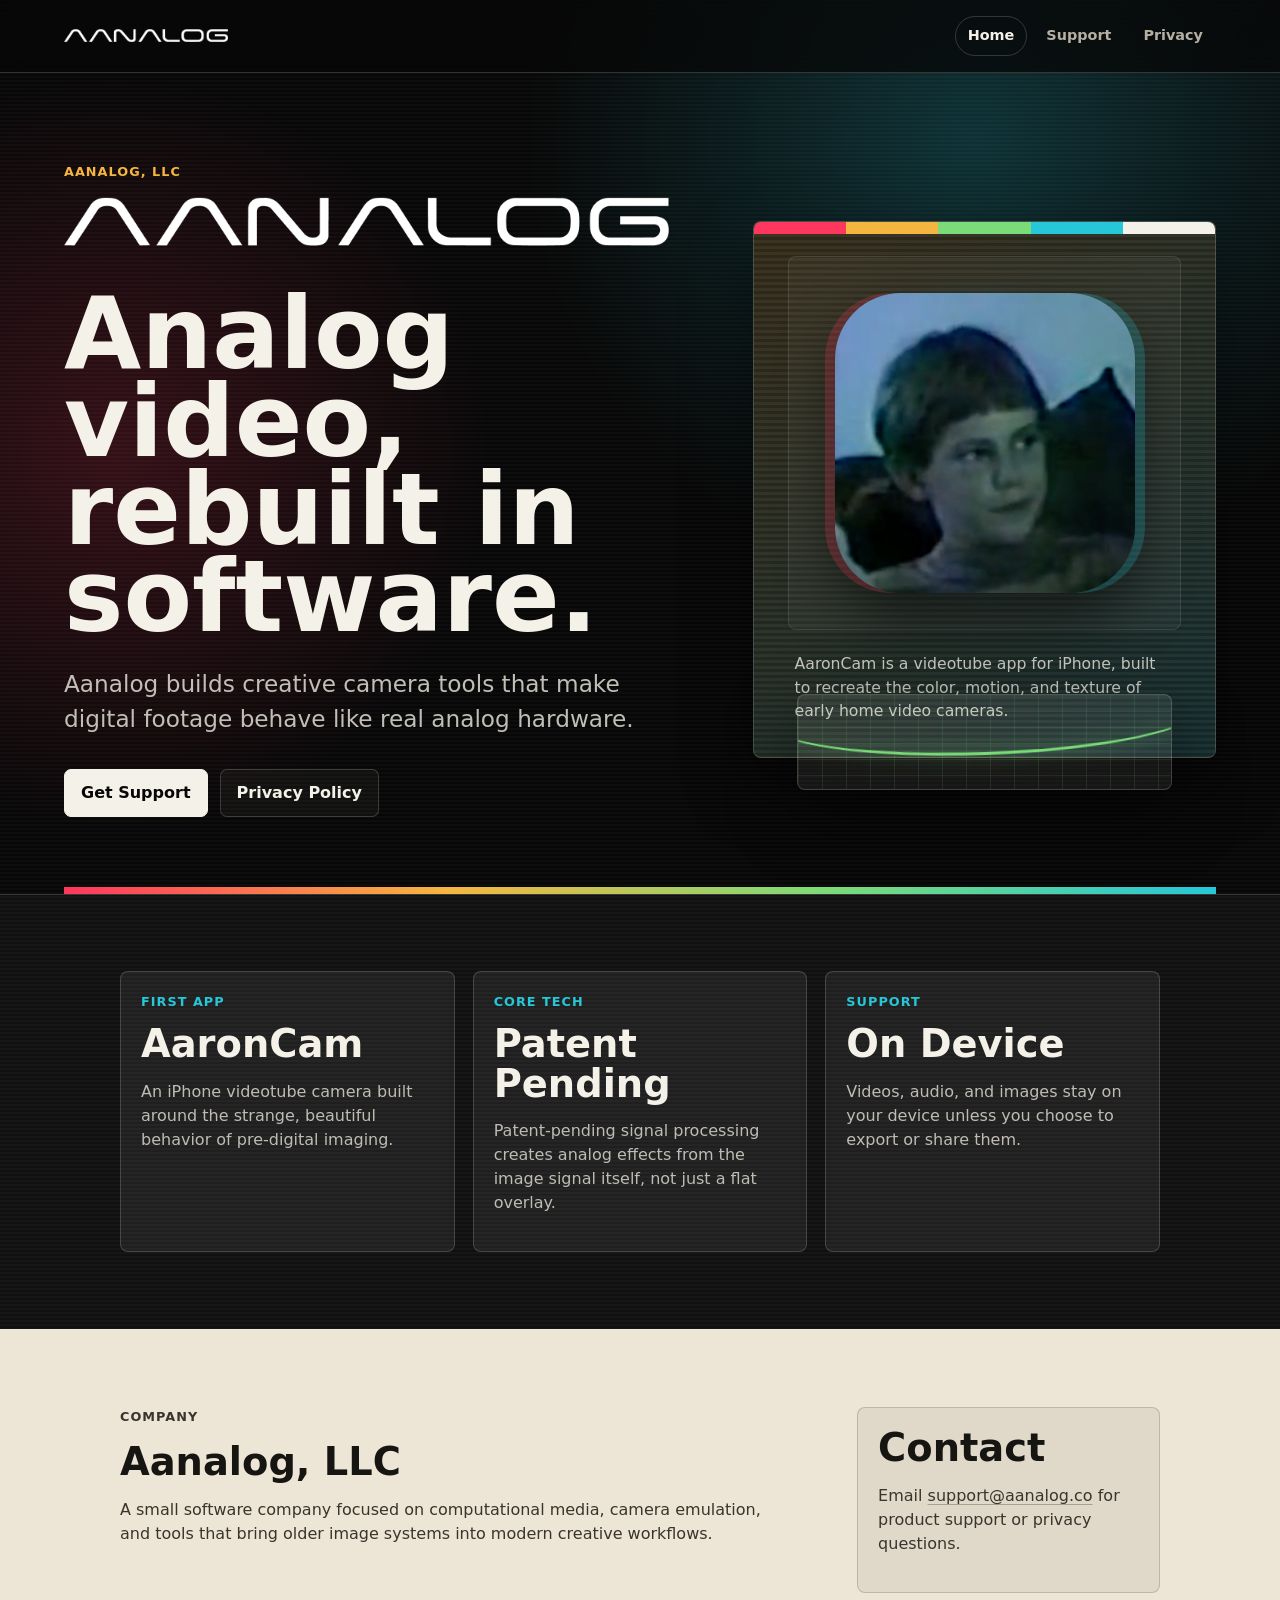
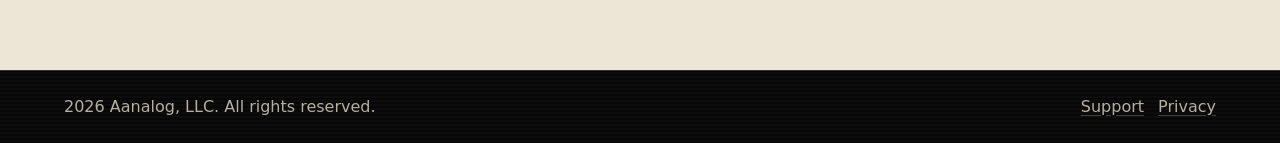
==== index.html @ 06c3330a "Refresh Aanalog launch site design" ====
<!doctype html>
<html lang="en">
  <head>
    <meta charset="utf-8">
    <meta name="viewport" content="width=device-width, initial-scale=1">
    <title>Aanalog | Patent-pending analog video software</title>
    <meta name="description" content="Aanalog, LLC builds creative camera software, including AaronCam, a videotube app powered by patent-pending signal processing technology.">
    <meta property="og:title" content="Aanalog">
    <meta property="og:description" content="Creative camera software powered by patent-pending analog signal processing.">
    <meta property="og:type" content="website">
    <meta property="og:url" content="https://www.aanalog.co/">
    <meta property="og:image" content="https://www.aanalog.co/assets/aaroncam-icon.png">
    <link rel="icon" href="./assets/aaroncam-icon.png">
    <link rel="stylesheet" href="./styles.css">
  </head>
  <body>
    <header class="site-header">
      <a class="brand" href="./" aria-label="Aanalog home">
        <img class="brand-logo" src="./assets/aanalog-logo.png" alt="Aanalog">
      </a>
      <nav class="site-nav" aria-label="Primary navigation">
        <a aria-current="page" href="./">Home</a>
        <a href="./support/">Support</a>
        <a href="./privacy/">Privacy</a>
      </nav>
    </header>

    <main>
      <section class="hero">
        <div class="hero-copy">
          <p class="eyebrow">Aanalog, LLC</p>
          <img class="hero-logo" src="./assets/aanalog-logo.png" alt="Aanalog">
          <h1>Analog video, rebuilt in software.</h1>
          <p class="lead">Aanalog builds creative camera tools that make digital footage behave like real analog hardware.</p>
          <div class="hero-actions">
            <a class="button primary" href="./support/">Get Support</a>
            <a class="button secondary" href="./privacy/">Privacy Policy</a>
          </div>
        </div>
        <div class="signal-stage" aria-label="AaronCam product preview">
          <figure class="product-shot">
            <div class="screen-glow">
              <img class="app-icon" src="./assets/aaroncam-icon.png" alt="AaronCam app icon">
            </div>
            <figcaption class="shot-caption">AaronCam is a videotube app for iPhone, built to recreate the color, motion, and texture of early home video cameras.</figcaption>
          </figure>
          <div class="scope" aria-hidden="true">
            <span></span>
          </div>
        </div>
      </section>

      <section class="band product-band">
        <div class="content split">
          <div class="fact">
            <p class="kicker">First App</p>
            <h2>AaronCam</h2>
            <p>An iPhone videotube camera built around the strange, beautiful behavior of pre-digital imaging.</p>
          </div>
          <div class="fact">
            <p class="kicker">Core Tech</p>
            <h2>Patent Pending</h2>
            <p>Patent-pending signal processing creates analog effects from the image signal itself, not just a flat overlay.</p>
          </div>
          <div class="fact">
            <p class="kicker">Support</p>
            <h2>On Device</h2>
            <p>Videos, audio, and images stay on your device unless you choose to export or share them.</p>
          </div>
        </div>
      </section>

      <section class="band light-band">
        <div class="content feature-row">
          <div>
            <p class="eyebrow">Company</p>
            <h2>Aanalog, LLC</h2>
            <p>A small software company focused on computational media, camera emulation, and tools that bring older image systems into modern creative workflows.</p>
          </div>
          <div class="contact-panel">
            <h2>Contact</h2>
            <p>Email <a href="mailto:support@aanalog.co">support@aanalog.co</a> for product support or privacy questions.</p>
          </div>
        </div>
      </section>
    </main>

    <footer class="site-footer">
      <span>2026 Aanalog, LLC. All rights reserved.</span>
      <nav aria-label="Footer navigation">
        <a href="./support/">Support</a>
        <a href="./privacy/">Privacy</a>
      </nav>
    </footer>
  </body>
</html>
---- styles.css ----
:root {
  color-scheme: dark;
  --bg: #070707;
  --ink: #f4f1e8;
  --muted: #b6b0a3;
  --line: rgba(244, 241, 232, 0.18);
  --panel: rgba(244, 241, 232, 0.07);
  --panel-strong: rgba(244, 241, 232, 0.12);
  --cyan: #25c7d9;
  --red: #ff365d;
  --gold: #f5b640;
  --green: #7adb78;
  --paper: #ede6d6;
  --paper-ink: #171512;
  --shadow: 0 24px 70px rgba(0, 0, 0, 0.42);
}

* {
  box-sizing: border-box;
}

html {
  background: var(--bg);
  color: var(--ink);
  font-family: Inter, ui-sans-serif, system-ui, -apple-system, BlinkMacSystemFont, "Segoe UI", sans-serif;
  line-height: 1.5;
}

body {
  background:
    linear-gradient(rgba(255, 255, 255, 0.025) 50%, transparent 50%) 0 0 / 100% 4px,
    radial-gradient(circle at 76% 8%, rgba(37, 199, 217, 0.22), transparent 28rem),
    radial-gradient(circle at 9% 26%, rgba(255, 54, 93, 0.18), transparent 24rem),
    var(--bg);
  margin: 0;
  min-width: 320px;
}

body::before {
  background:
    linear-gradient(90deg, rgba(255, 54, 93, 0.08), rgba(37, 199, 217, 0.08), rgba(245, 182, 64, 0.08)),
    repeating-linear-gradient(90deg, transparent 0 23px, rgba(255, 255, 255, 0.035) 24px 25px);
  content: "";
  inset: 0;
  opacity: 0.55;
  pointer-events: none;
  position: fixed;
  z-index: -1;
}

a {
  color: inherit;
  text-decoration-color: color-mix(in srgb, currentColor 35%, transparent);
  text-underline-offset: 0.18em;
}

a:hover {
  text-decoration-color: currentColor;
}

.site-header {
  align-items: center;
  backdrop-filter: blur(18px);
  background: rgba(7, 7, 7, 0.76);
  border-bottom: 1px solid var(--line);
  display: flex;
  gap: 24px;
  justify-content: space-between;
  padding: 16px clamp(20px, 5vw, 72px);
  position: sticky;
  top: 0;
  z-index: 10;
}

.brand {
  align-items: center;
  display: inline-flex;
  min-width: 128px;
  text-decoration: none;
}

.brand-logo {
  display: block;
  filter: invert(1);
  height: auto;
  max-width: 164px;
  width: min(34vw, 164px);
}

.site-nav {
  display: flex;
  flex-wrap: wrap;
  gap: 6px;
  justify-content: flex-end;
}

.site-nav a {
  border: 1px solid transparent;
  border-radius: 999px;
  color: var(--muted);
  font-size: 0.9rem;
  font-weight: 700;
  padding: 8px 12px;
  text-decoration: none;
}

.site-nav a[aria-current="page"],
.site-nav a:hover {
  border-color: var(--line);
  color: var(--ink);
}

.hero {
  display: grid;
  gap: clamp(32px, 7vw, 84px);
  grid-template-columns: minmax(0, 1.02fr) minmax(290px, 0.78fr);
  min-height: min(760px, calc(100vh - 74px));
  overflow: hidden;
  padding: clamp(44px, 7vw, 96px) clamp(20px, 5vw, 72px) clamp(40px, 6vw, 82px);
  position: relative;
}

.hero::after {
  background:
    linear-gradient(90deg, var(--red), var(--gold), var(--green), var(--cyan));
  bottom: 0;
  content: "";
  height: 7px;
  left: clamp(20px, 5vw, 72px);
  position: absolute;
  right: clamp(20px, 5vw, 72px);
}

.hero-copy {
  align-self: center;
  max-width: 790px;
}

.eyebrow,
.kicker {
  color: var(--gold);
  font-size: 0.8rem;
  font-weight: 850;
  letter-spacing: 0.08em;
  margin: 0 0 16px;
  text-transform: uppercase;
}

.kicker {
  color: var(--cyan);
  margin-bottom: 12px;
}

.hero-logo {
  display: block;
  filter: invert(1);
  margin: 0 0 clamp(24px, 4vw, 44px);
  max-width: min(760px, 92vw);
  width: 100%;
}

h1 {
  font-size: clamp(3.1rem, 7.8vw, 7.6rem);
  letter-spacing: 0;
  line-height: 0.88;
  margin: 0;
  max-width: 820px;
}

.lead {
  color: color-mix(in srgb, var(--ink) 78%, transparent);
  font-size: clamp(1.08rem, 2.1vw, 1.45rem);
  margin: 26px 0 0;
  max-width: 650px;
}

.hero-actions {
  display: flex;
  flex-wrap: wrap;
  gap: 12px;
  margin-top: 32px;
}

.button {
  align-items: center;
  border: 1px solid var(--line);
  border-radius: 7px;
  display: inline-flex;
  font-weight: 800;
  justify-content: center;
  min-height: 46px;
  padding: 11px 16px;
  text-decoration: none;
}

.button.primary {
  background: var(--ink);
  border-color: var(--ink);
  color: #070707;
}

.button.secondary {
  background: rgba(244, 241, 232, 0.04);
}

.signal-stage {
  align-self: center;
  position: relative;
}

.product-shot {
  background:
    linear-gradient(rgba(255, 255, 255, 0.05) 50%, transparent 50%) 0 0 / 100% 6px,
    linear-gradient(145deg, rgba(245, 182, 64, 0.14), rgba(37, 199, 217, 0.14)),
    #10100f;
  border: 1px solid var(--line);
  border-radius: 8px;
  box-shadow: var(--shadow);
  color: var(--ink);
  margin: 0;
  overflow: hidden;
  padding: clamp(18px, 4vw, 34px);
  position: relative;
}

.product-shot::before {
  background: linear-gradient(90deg, var(--red) 0 20%, var(--gold) 20% 40%, var(--green) 40% 60%, var(--cyan) 60% 80%, var(--ink) 80% 100%);
  content: "";
  height: 12px;
  left: 0;
  position: absolute;
  right: 0;
  top: 0;
}

.screen-glow {
  align-items: center;
  background:
    radial-gradient(circle, rgba(37, 199, 217, 0.26), transparent 62%),
    rgba(255, 255, 255, 0.04);
  border: 1px solid rgba(255, 255, 255, 0.1);
  border-radius: 8px;
  display: flex;
  justify-content: center;
  min-height: 320px;
  padding: clamp(20px, 4vw, 36px);
}

.app-icon {
  aspect-ratio: 1;
  border-radius: 22%;
  box-shadow:
    -10px 0 0 rgba(255, 54, 93, 0.22),
    10px 0 0 rgba(37, 199, 217, 0.22),
    0 28px 55px rgba(0, 0, 0, 0.5);
  display: block;
  max-width: min(300px, 62vw);
  width: 100%;
}

.shot-caption {
  color: color-mix(in srgb, var(--ink) 78%, transparent);
  font-size: 0.98rem;
  margin: 22px auto 0;
  max-width: 380px;
}

.scope {
  background: var(--panel);
  border: 1px solid var(--line);
  border-radius: 8px;
  bottom: -32px;
  box-shadow: var(--shadow);
  height: 96px;
  left: clamp(18px, 4vw, 44px);
  overflow: hidden;
  position: absolute;
  right: clamp(18px, 4vw, 44px);
}

.scope::before {
  background:
    linear-gradient(rgba(122, 219, 120, 0.12) 1px, transparent 1px) 0 0 / 100% 16px,
    linear-gradient(90deg, rgba(122, 219, 120, 0.12) 1px, transparent 1px) 0 0 / 24px 100%;
  content: "";
  inset: 0;
  position: absolute;
}

.scope span {
  border-bottom: 3px solid var(--green);
  border-radius: 50%;
  display: block;
  filter: drop-shadow(0 0 10px rgba(122, 219, 120, 0.8));
  height: 80px;
  margin: -20px -30px 0;
  transform: rotate(-2deg);
}

.band {
  border-top: 1px solid var(--line);
  padding: clamp(42px, 6vw, 78px) clamp(20px, 5vw, 72px);
}

.product-band {
  background: rgba(255, 255, 255, 0.035);
}

.light-band {
  background: var(--paper);
  color: var(--paper-ink);
}

.light-band p,
.light-band li {
  color: #3a342c;
}

.content {
  margin: 0 auto;
  max-width: 1040px;
}

.content.narrow {
  max-width: 800px;
}

h2 {
  font-size: clamp(1.55rem, 3vw, 2.4rem);
  letter-spacing: 0;
  line-height: 1.04;
  margin: 0 0 14px;
}

h3 {
  color: var(--gold);
  font-size: 1.05rem;
  margin: 28px 0 8px;
}

p,
li {
  color: color-mix(in srgb, var(--ink) 74%, transparent);
}

.split {
  display: grid;
  gap: 18px;
  grid-template-columns: repeat(3, minmax(0, 1fr));
}

.fact,
.contact-panel,
.details {
  background: var(--panel);
  border: 1px solid var(--line);
  border-radius: 8px;
  padding: 20px;
}

.fact {
  min-height: 240px;
}

.feature-row {
  align-items: start;
  display: grid;
  gap: clamp(24px, 5vw, 70px);
  grid-template-columns: minmax(0, 1fr) minmax(260px, 0.45fr);
}

.contact-panel {
  background: rgba(23, 21, 18, 0.06);
  border-color: rgba(23, 21, 18, 0.18);
}

.page-title {
  padding: clamp(48px, 8vw, 96px) clamp(20px, 5vw, 72px) clamp(30px, 5vw, 54px);
}

.page-title h1 {
  font-size: clamp(2.75rem, 8vw, 5.8rem);
}

.details {
  margin: 24px 0 34px;
}

.details ul {
  margin: 12px 0 0;
  padding-left: 1.25rem;
}

.site-footer {
  align-items: center;
  border-top: 1px solid var(--line);
  color: var(--muted);
  display: flex;
  flex-wrap: wrap;
  gap: 16px;
  justify-content: space-between;
  padding: 24px clamp(20px, 5vw, 72px);
}

.site-footer nav {
  display: flex;
  gap: 14px;
}

@media (max-width: 860px) {
  .site-header {
    align-items: flex-start;
    flex-direction: column;
    gap: 12px;
    position: static;
  }

  .site-nav {
    justify-content: flex-start;
  }

  .hero,
  .split,
  .feature-row {
    grid-template-columns: 1fr;
  }

  .hero {
    min-height: auto;
    padding-top: 40px;
  }

  .scope {
    position: relative;
    bottom: auto;
    left: auto;
    margin: 16px 14px 0;
    right: auto;
  }

  .screen-glow {
    min-height: 260px;
  }

  .fact {
    min-height: 0;
  }
}

@media (max-width: 520px) {
  .brand-logo {
    width: 146px;
  }

  .site-nav a {
    padding: 7px 9px;
  }

  h1 {
    font-size: clamp(2.65rem, 15vw, 4rem);
  }
}
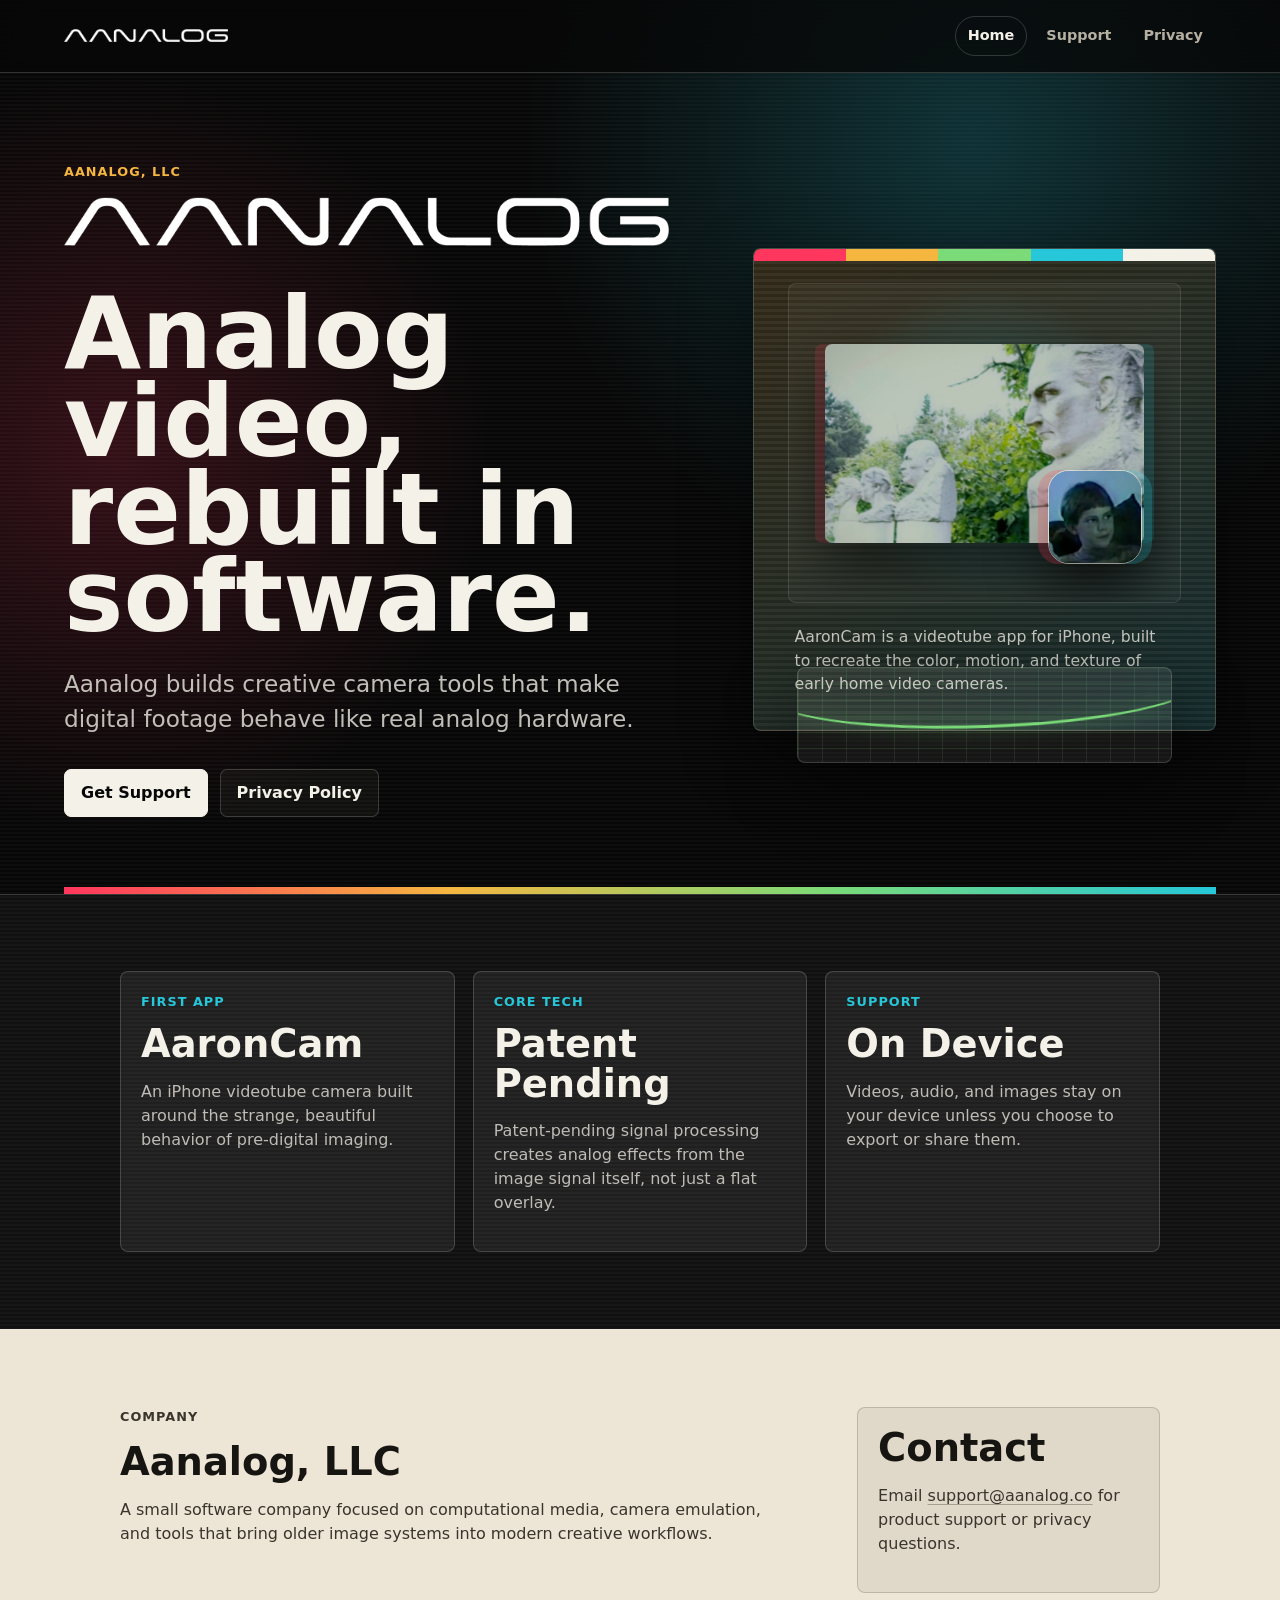
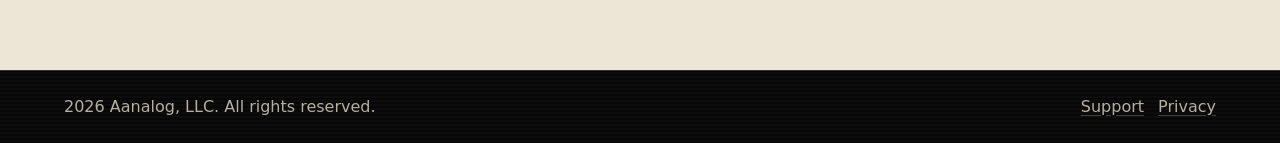
==== commit ed2d0cf6: "Add analog hero image" ====
--- a/index.html
+++ b/index.html
@@ -40,7 +40,8 @@
         <div class="signal-stage" aria-label="AaronCam product preview">
           <figure class="product-shot">
             <div class="screen-glow">
-              <img class="app-icon" src="./assets/aaroncam-icon.png" alt="AaronCam app icon">
+              <img class="analog-shot" src="./assets/analog-garden-busts.jpg" alt="Analog video frame of garden busts">
+              <img class="app-icon product-badge" src="./assets/aaroncam-icon.png" alt="AaronCam app icon">
             </div>
             <figcaption class="shot-caption">AaronCam is a videotube app for iPhone, built to recreate the color, motion, and texture of early home video cameras.</figcaption>
           </figure>
--- a/styles.css
+++ b/styles.css
@@ -243,7 +243,22 @@
   display: flex;
   justify-content: center;
   min-height: 320px;
+  overflow: hidden;
   padding: clamp(20px, 4vw, 36px);
+  position: relative;
+}
+
+.analog-shot {
+  aspect-ratio: 16 / 10;
+  border-radius: 7px;
+  box-shadow:
+    -10px 0 0 rgba(255, 54, 93, 0.16),
+    10px 0 0 rgba(37, 199, 217, 0.16),
+    0 28px 55px rgba(0, 0, 0, 0.5);
+  display: block;
+  height: auto;
+  object-fit: cover;
+  width: 100%;
 }
 
 .app-icon {
@@ -256,6 +271,15 @@
   display: block;
   max-width: min(300px, 62vw);
   width: 100%;
+}
+
+.product-badge {
+  border: 1px solid rgba(244, 241, 232, 0.55);
+  bottom: clamp(22px, 4vw, 38px);
+  max-width: clamp(74px, 10vw, 112px);
+  position: absolute;
+  right: clamp(22px, 4vw, 38px);
+  width: 24%;
 }
 
 .shot-caption {
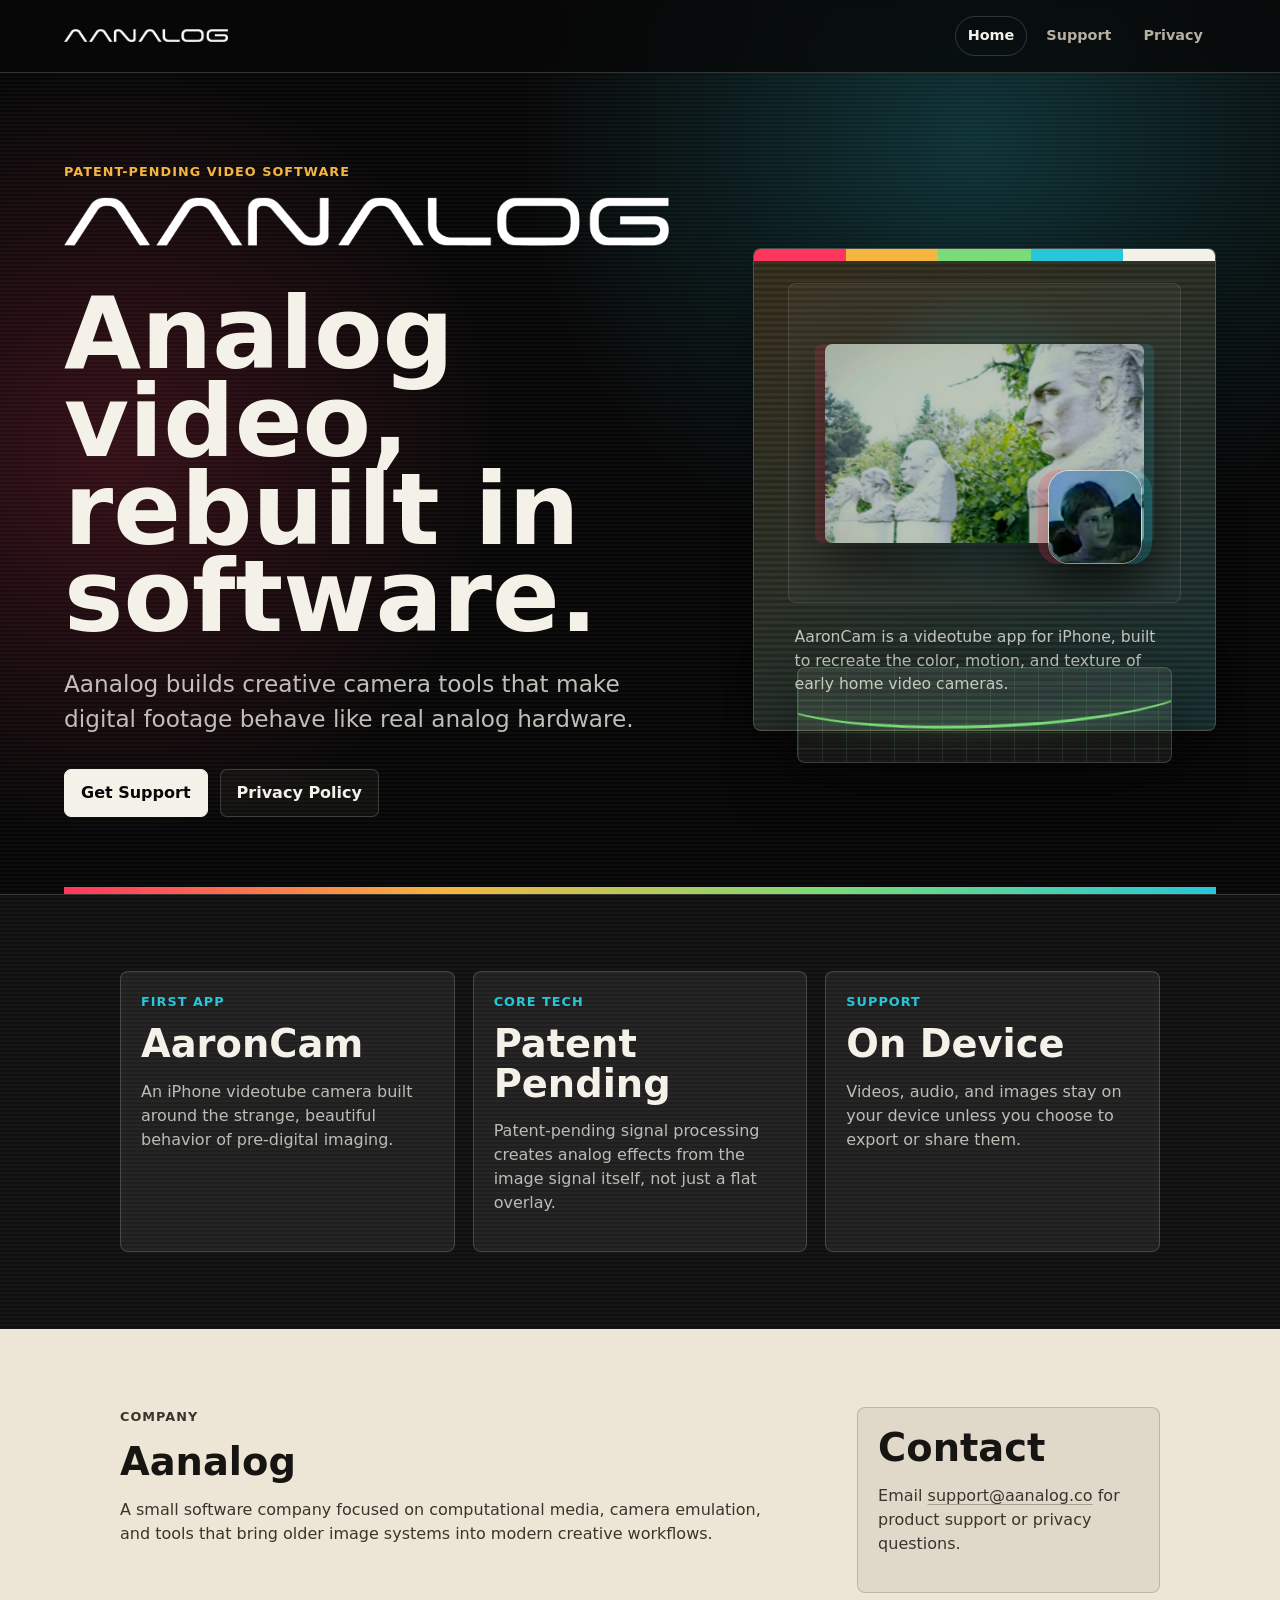
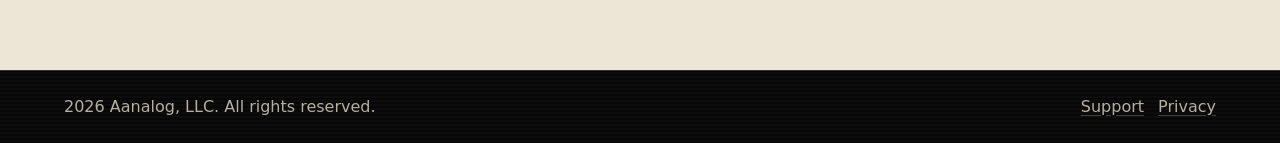
==== commit 5210d3cf: "Move formal company name to footer" ====
--- a/index.html
+++ b/index.html
@@ -28,7 +28,7 @@
     <main>
       <section class="hero">
         <div class="hero-copy">
-          <p class="eyebrow">Aanalog, LLC</p>
+          <p class="eyebrow">Patent-pending video software</p>
           <img class="hero-logo" src="./assets/aanalog-logo.png" alt="Aanalog">
           <h1>Analog video, rebuilt in software.</h1>
           <p class="lead">Aanalog builds creative camera tools that make digital footage behave like real analog hardware.</p>
@@ -75,7 +75,7 @@
         <div class="content feature-row">
           <div>
             <p class="eyebrow">Company</p>
-            <h2>Aanalog, LLC</h2>
+            <h2>Aanalog</h2>
             <p>A small software company focused on computational media, camera emulation, and tools that bring older image systems into modern creative workflows.</p>
           </div>
           <div class="contact-panel">
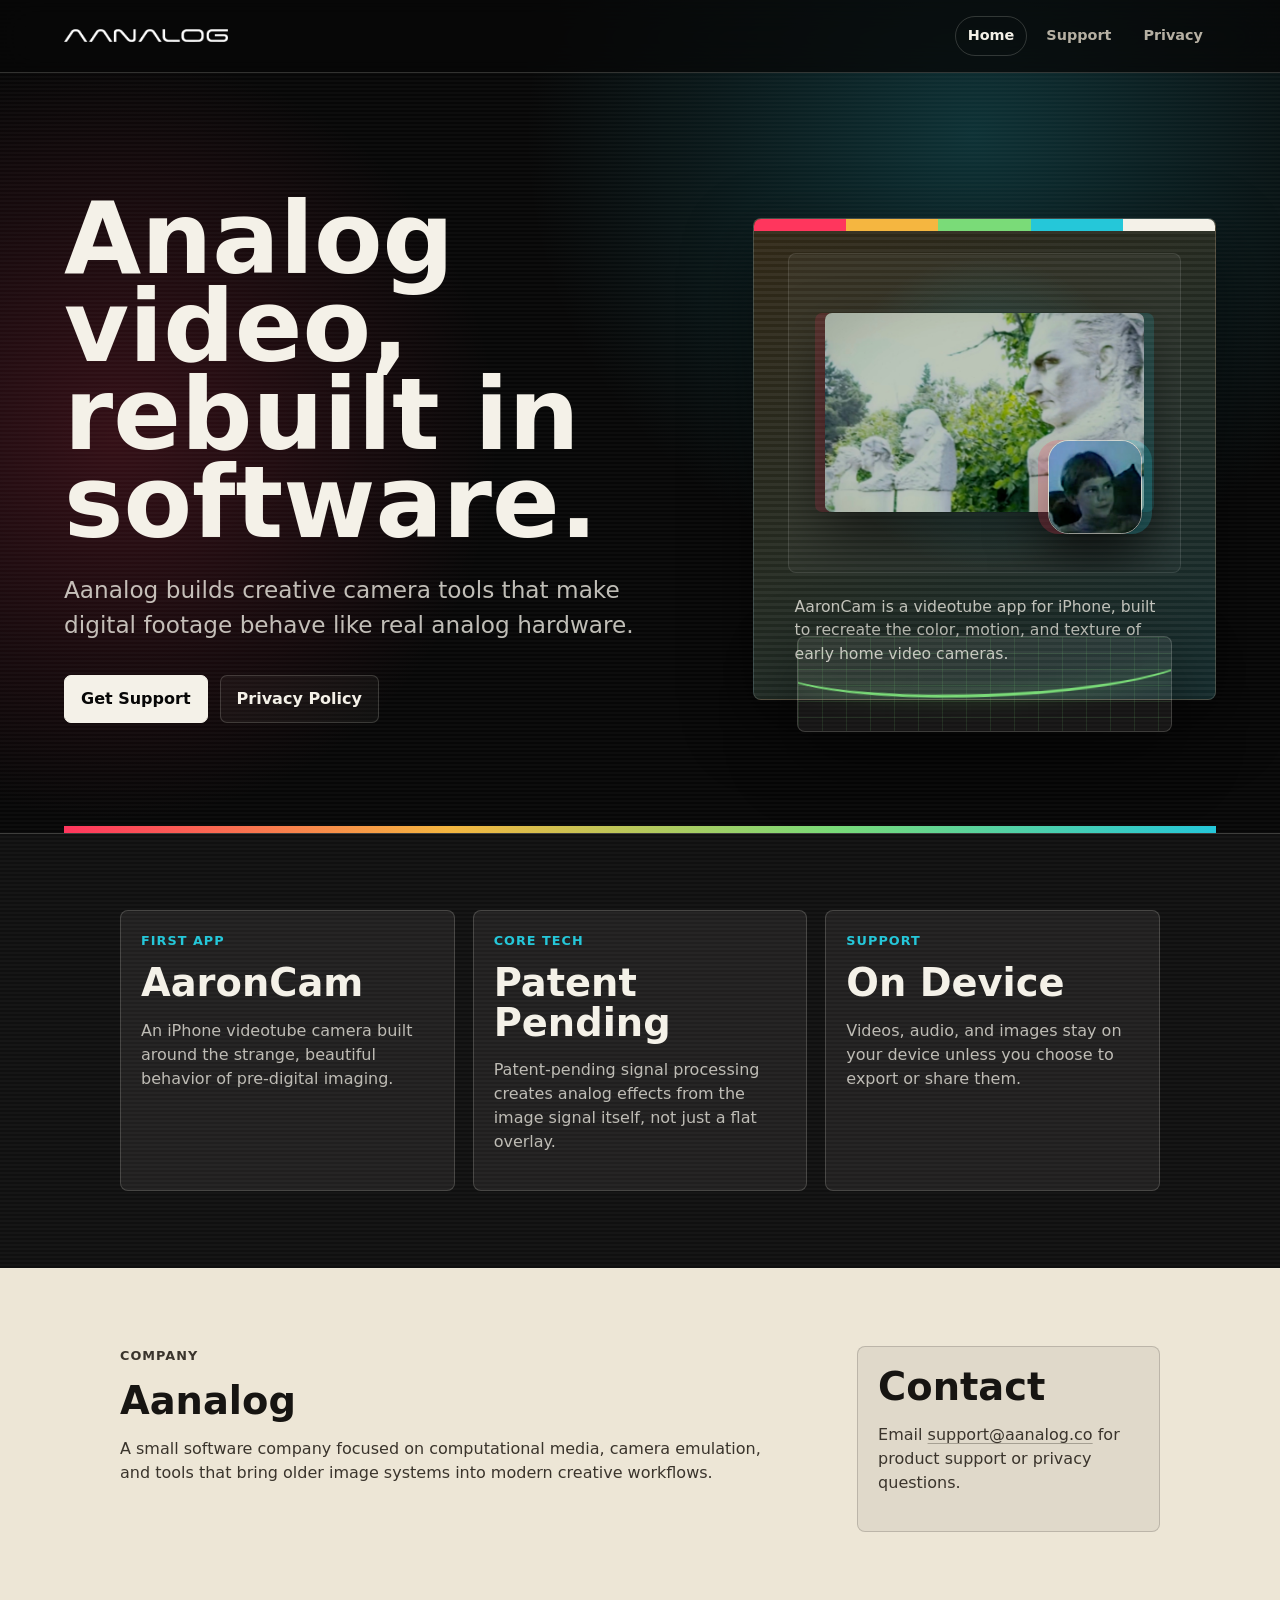
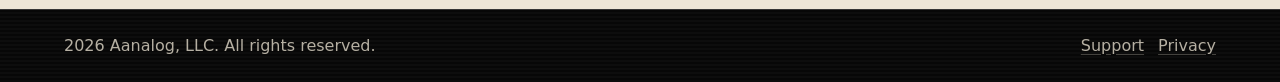
==== commit 5e8fa645: "Remove duplicate hero branding" ====
--- a/index.html
+++ b/index.html
@@ -28,9 +28,7 @@
     <main>
       <section class="hero">
         <div class="hero-copy">
-          <p class="eyebrow">Patent-pending video software</p>
-          <img class="hero-logo" src="./assets/aanalog-logo.png" alt="Aanalog">
-          <h1>Analog video, rebuilt in software.</h1>
+          <h1><span>Analog</span> <span>video, rebuilt</span> <span>in software.</span></h1>
           <p class="lead">Aanalog builds creative camera tools that make digital footage behave like real analog hardware.</p>
           <div class="hero-actions">
             <a class="button primary" href="./support/">Get Support</a>
--- a/styles.css
+++ b/styles.css
@@ -481,6 +481,11 @@
   }
 
   h1 {
-    font-size: clamp(2.65rem, 15vw, 4rem);
-  }
-}
+    font-size: clamp(2.65rem, 14vw, 3.6rem);
+    line-height: 0.94;
+  }
+
+  h1 span {
+    display: block;
+  }
+}
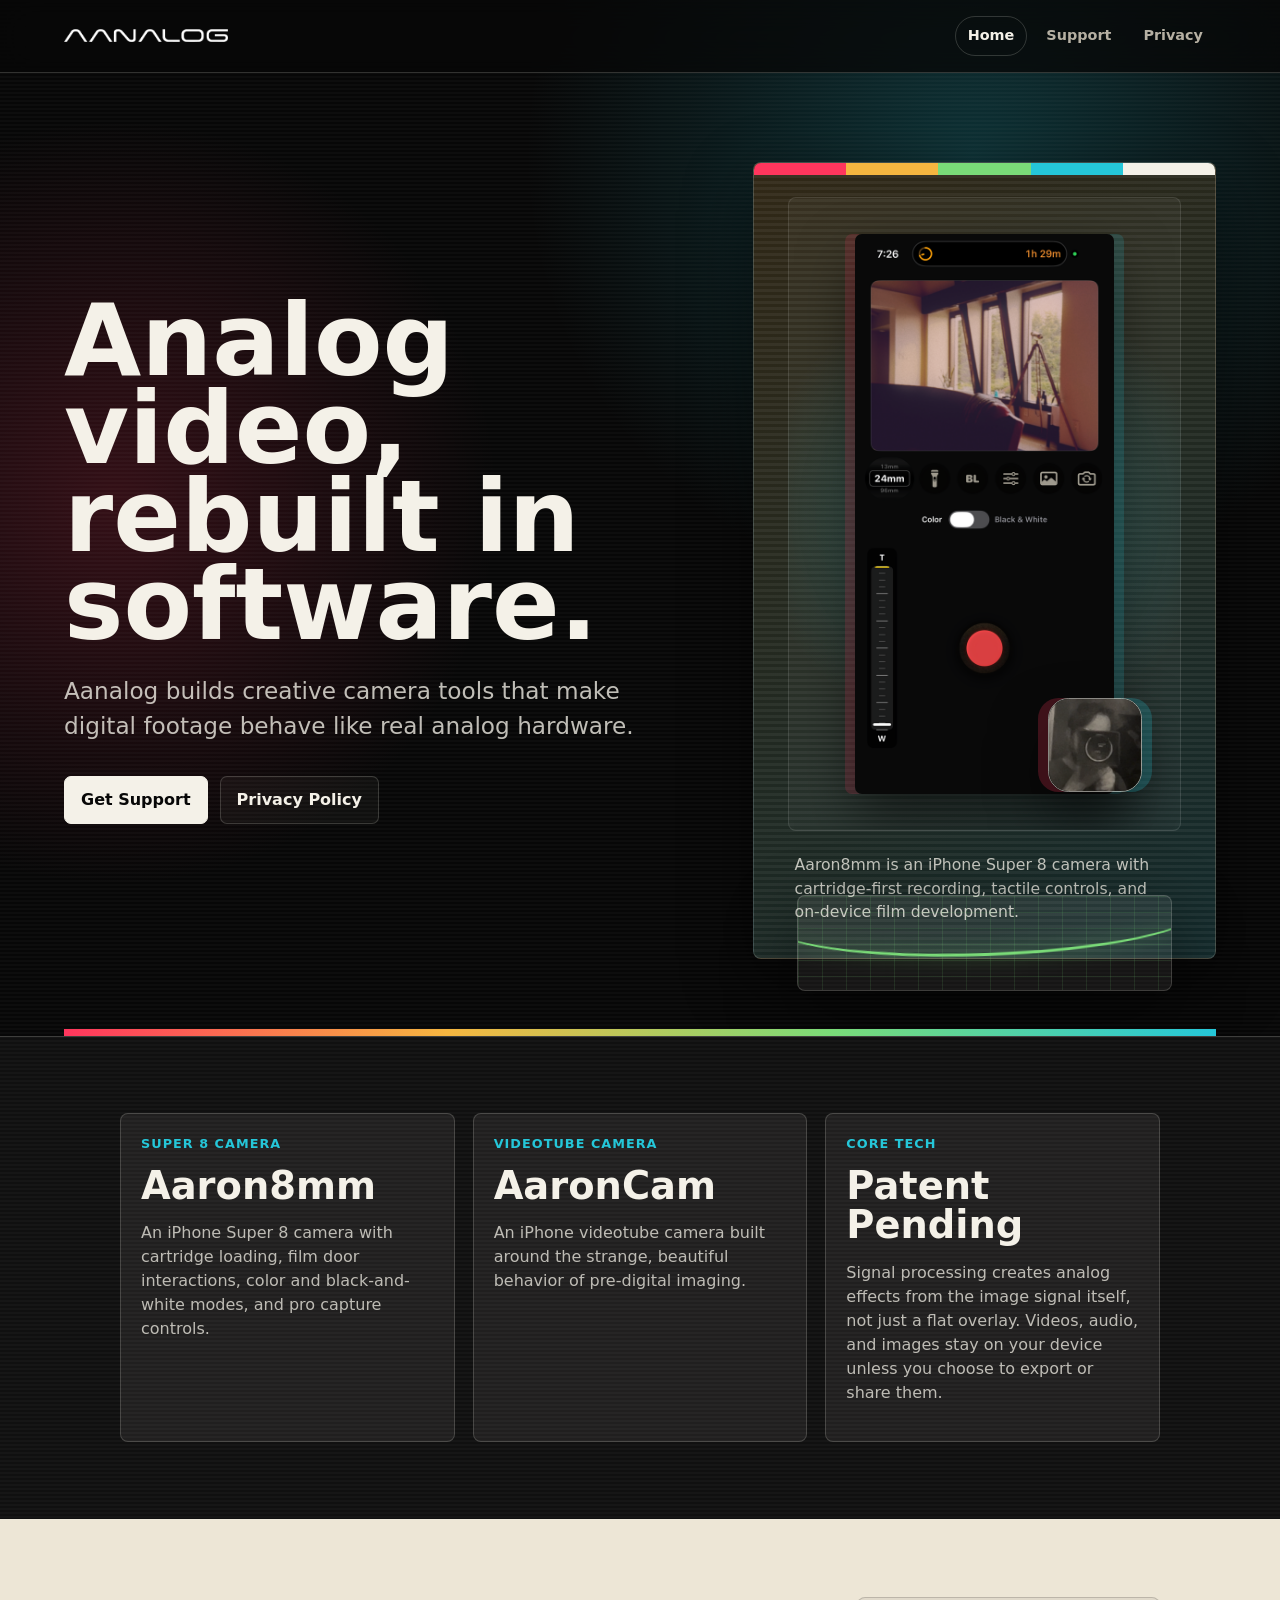
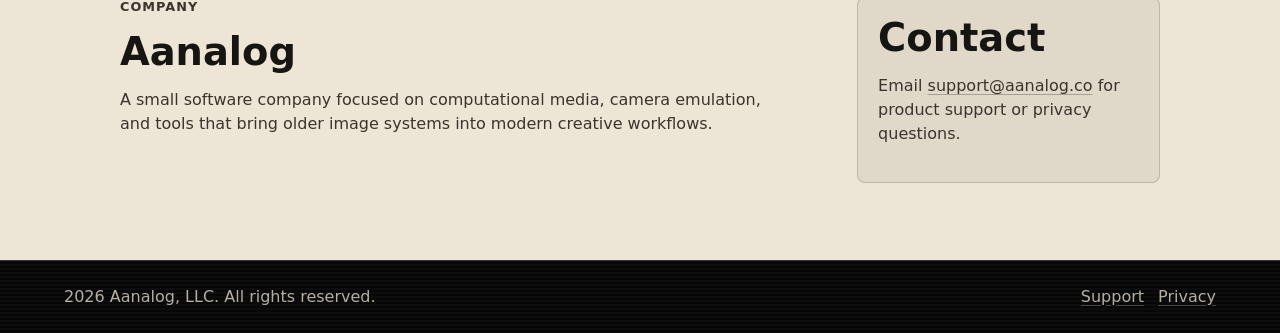
==== commit c5122d2b: "Add Aaron8mm to Aanalog site" ====
--- a/index.html
+++ b/index.html
@@ -3,8 +3,8 @@
   <head>
     <meta charset="utf-8">
     <meta name="viewport" content="width=device-width, initial-scale=1">
-    <title>Aanalog | Patent-pending analog video software</title>
-    <meta name="description" content="Aanalog, LLC builds creative camera software, including AaronCam, a videotube app powered by patent-pending signal processing technology.">
+    <title>Aanalog | Analog video software for iPhone</title>
+    <meta name="description" content="Aanalog, LLC builds creative camera software, including AaronCam and Aaron8mm, iPhone apps powered by patent-pending signal processing technology.">
     <meta property="og:title" content="Aanalog">
     <meta property="og:description" content="Creative camera software powered by patent-pending analog signal processing.">
     <meta property="og:type" content="website">
@@ -35,13 +35,13 @@
             <a class="button secondary" href="./privacy/">Privacy Policy</a>
           </div>
         </div>
-        <div class="signal-stage" aria-label="AaronCam product preview">
+        <div class="signal-stage" aria-label="Aanalog product preview">
           <figure class="product-shot">
             <div class="screen-glow">
-              <img class="analog-shot" src="./assets/analog-garden-busts.jpg" alt="Analog video frame of garden busts">
-              <img class="app-icon product-badge" src="./assets/aaroncam-icon.png" alt="AaronCam app icon">
+              <img class="analog-shot phone-shot" src="./assets/aaron8mm/aaron8mm-preview.png" alt="Aaron8mm camera interface">
+              <img class="app-icon product-badge" src="./assets/aaron8mm/aaron8mm-icon.png" alt="Aaron8mm app icon">
             </div>
-            <figcaption class="shot-caption">AaronCam is a videotube app for iPhone, built to recreate the color, motion, and texture of early home video cameras.</figcaption>
+            <figcaption class="shot-caption">Aaron8mm is an iPhone Super 8 camera with cartridge-first recording, tactile controls, and on-device film development.</figcaption>
           </figure>
           <div class="scope" aria-hidden="true">
             <span></span>
@@ -52,19 +52,19 @@
       <section class="band product-band">
         <div class="content split">
           <div class="fact">
-            <p class="kicker">First App</p>
+            <p class="kicker">Super 8 Camera</p>
+            <h2>Aaron8mm</h2>
+            <p>An iPhone Super 8 camera with cartridge loading, film door interactions, color and black-and-white modes, and pro capture controls.</p>
+          </div>
+          <div class="fact">
+            <p class="kicker">Videotube Camera</p>
             <h2>AaronCam</h2>
             <p>An iPhone videotube camera built around the strange, beautiful behavior of pre-digital imaging.</p>
           </div>
           <div class="fact">
             <p class="kicker">Core Tech</p>
             <h2>Patent Pending</h2>
-            <p>Patent-pending signal processing creates analog effects from the image signal itself, not just a flat overlay.</p>
-          </div>
-          <div class="fact">
-            <p class="kicker">Support</p>
-            <h2>On Device</h2>
-            <p>Videos, audio, and images stay on your device unless you choose to export or share them.</p>
+            <p>Signal processing creates analog effects from the image signal itself, not just a flat overlay. Videos, audio, and images stay on your device unless you choose to export or share them.</p>
           </div>
         </div>
       </section>
--- a/styles.css
+++ b/styles.css
@@ -261,6 +261,13 @@
   width: 100%;
 }
 
+.phone-shot {
+  aspect-ratio: 9 / 19.5;
+  max-height: 560px;
+  object-fit: cover;
+  width: auto;
+}
+
 .app-icon {
   aspect-ratio: 1;
   border-radius: 22%;
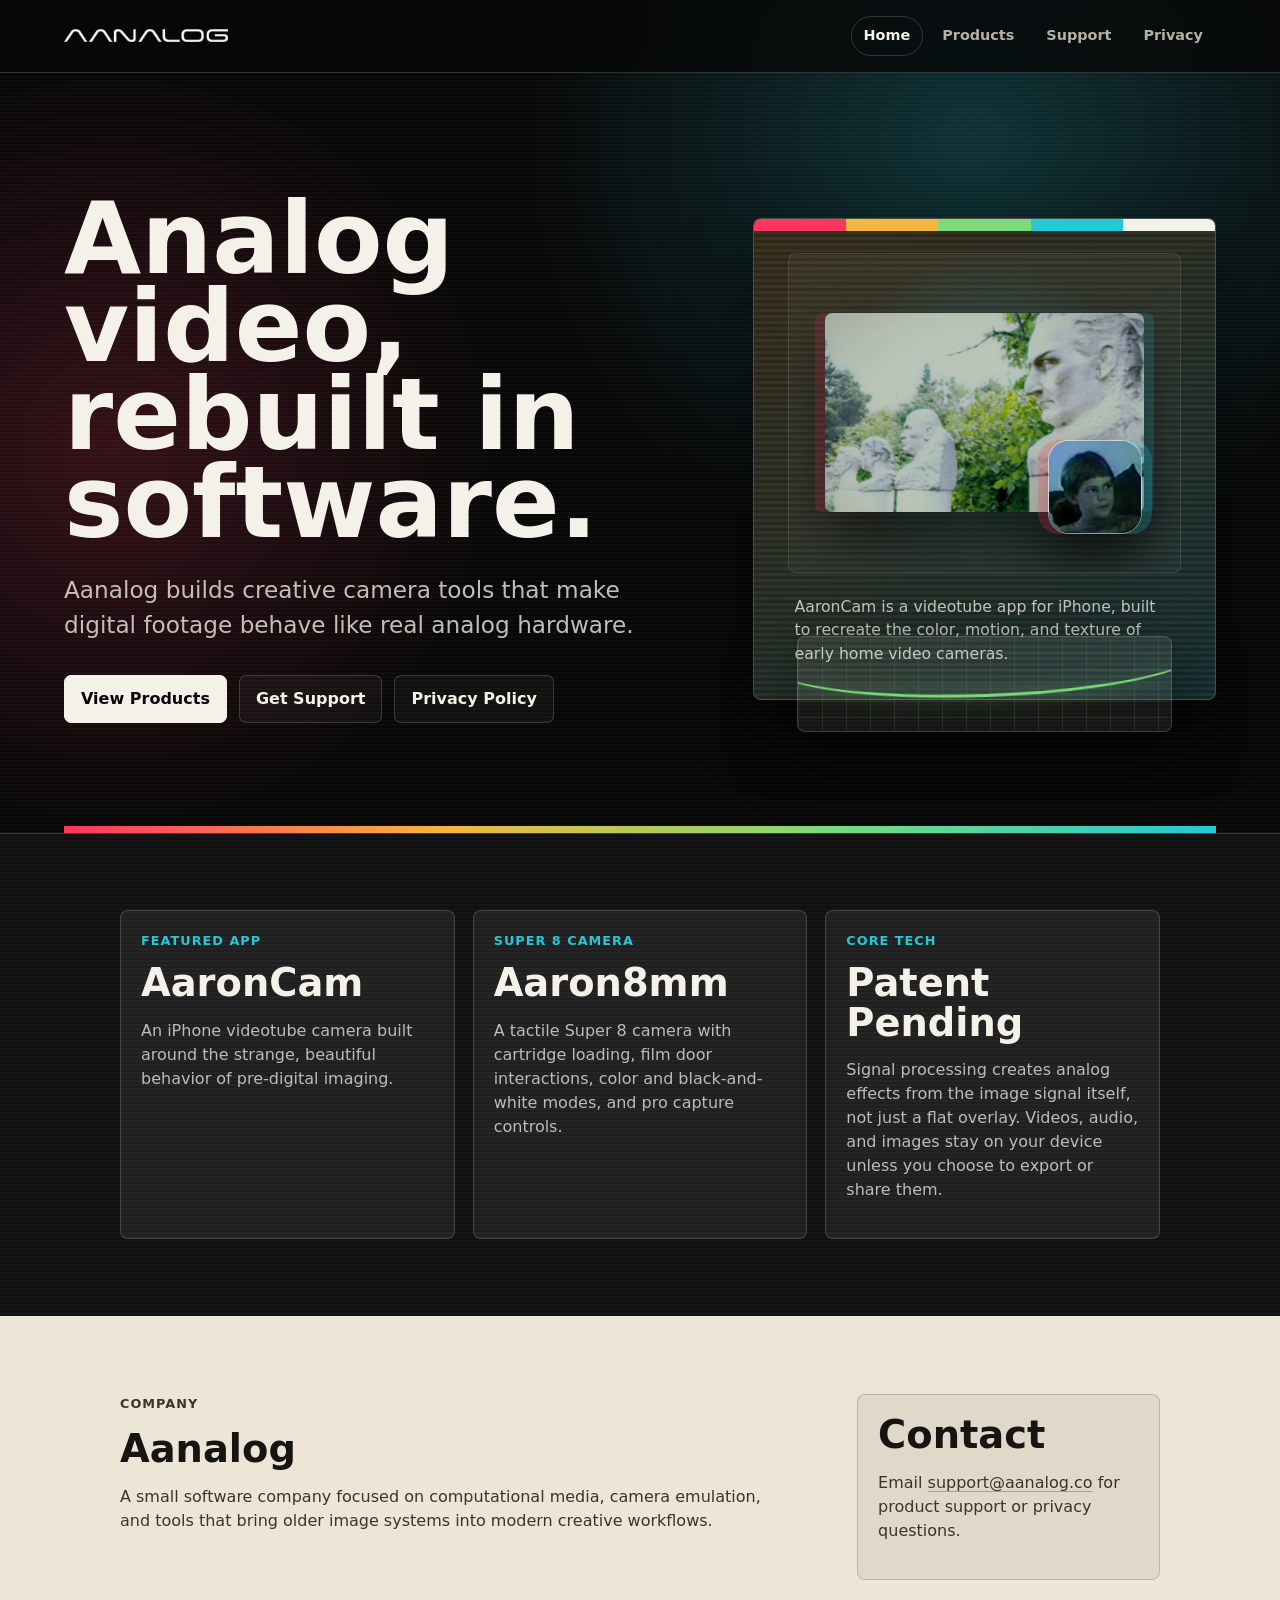
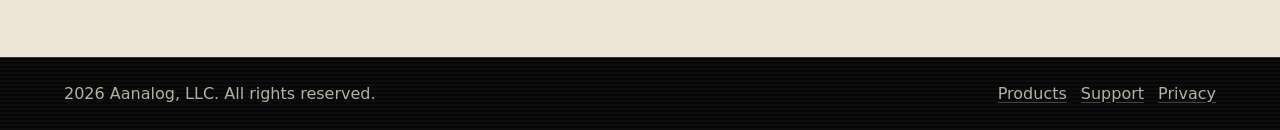
==== commit 3bf87111: "Add products page and feature AaronCam" ====
--- a/index.html
+++ b/index.html
@@ -20,6 +20,7 @@
       </a>
       <nav class="site-nav" aria-label="Primary navigation">
         <a aria-current="page" href="./">Home</a>
+        <a href="./products/">Products</a>
         <a href="./support/">Support</a>
         <a href="./privacy/">Privacy</a>
       </nav>
@@ -31,17 +32,18 @@
           <h1><span>Analog</span> <span>video, rebuilt</span> <span>in software.</span></h1>
           <p class="lead">Aanalog builds creative camera tools that make digital footage behave like real analog hardware.</p>
           <div class="hero-actions">
-            <a class="button primary" href="./support/">Get Support</a>
+            <a class="button primary" href="./products/">View Products</a>
+            <a class="button secondary" href="./support/">Get Support</a>
             <a class="button secondary" href="./privacy/">Privacy Policy</a>
           </div>
         </div>
-        <div class="signal-stage" aria-label="Aanalog product preview">
+        <div class="signal-stage" aria-label="AaronCam product preview">
           <figure class="product-shot">
             <div class="screen-glow">
-              <img class="analog-shot phone-shot" src="./assets/aaron8mm/aaron8mm-preview.png" alt="Aaron8mm camera interface">
-              <img class="app-icon product-badge" src="./assets/aaron8mm/aaron8mm-icon.png" alt="Aaron8mm app icon">
+              <img class="analog-shot" src="./assets/analog-garden-busts.jpg" alt="Analog video frame of garden busts">
+              <img class="app-icon product-badge" src="./assets/aaroncam-icon.png" alt="AaronCam app icon">
             </div>
-            <figcaption class="shot-caption">Aaron8mm is an iPhone Super 8 camera with cartridge-first recording, tactile controls, and on-device film development.</figcaption>
+            <figcaption class="shot-caption">AaronCam is a videotube app for iPhone, built to recreate the color, motion, and texture of early home video cameras.</figcaption>
           </figure>
           <div class="scope" aria-hidden="true">
             <span></span>
@@ -52,14 +54,14 @@
       <section class="band product-band">
         <div class="content split">
           <div class="fact">
+            <p class="kicker">Featured App</p>
+            <h2>AaronCam</h2>
+            <p>An iPhone videotube camera built around the strange, beautiful behavior of pre-digital imaging.</p>
+          </div>
+          <div class="fact">
             <p class="kicker">Super 8 Camera</p>
             <h2>Aaron8mm</h2>
-            <p>An iPhone Super 8 camera with cartridge loading, film door interactions, color and black-and-white modes, and pro capture controls.</p>
-          </div>
-          <div class="fact">
-            <p class="kicker">Videotube Camera</p>
-            <h2>AaronCam</h2>
-            <p>An iPhone videotube camera built around the strange, beautiful behavior of pre-digital imaging.</p>
+            <p>A tactile Super 8 camera with cartridge loading, film door interactions, color and black-and-white modes, and pro capture controls.</p>
           </div>
           <div class="fact">
             <p class="kicker">Core Tech</p>
@@ -87,6 +89,7 @@
     <footer class="site-footer">
       <span>2026 Aanalog, LLC. All rights reserved.</span>
       <nav aria-label="Footer navigation">
+        <a href="./products/">Products</a>
         <a href="./support/">Support</a>
         <a href="./privacy/">Privacy</a>
       </nav>
--- a/styles.css
+++ b/styles.css
@@ -223,6 +223,10 @@
   position: relative;
 }
 
+.product-shot.compact {
+  box-shadow: none;
+}
+
 .product-shot::before {
   background: linear-gradient(90deg, var(--red) 0 20%, var(--gold) 20% 40%, var(--green) 40% 60%, var(--cyan) 60% 80%, var(--ink) 80% 100%);
   content: "";
@@ -400,6 +404,30 @@
   grid-template-columns: minmax(0, 1fr) minmax(260px, 0.45fr);
 }
 
+.product-list {
+  display: grid;
+  gap: clamp(36px, 7vw, 76px);
+}
+
+.product-detail {
+  align-items: center;
+  display: grid;
+  gap: clamp(24px, 5vw, 64px);
+  grid-template-columns: minmax(0, 0.92fr) minmax(300px, 0.72fr);
+}
+
+.product-detail:nth-child(even) {
+  grid-template-columns: minmax(300px, 0.72fr) minmax(0, 0.92fr);
+}
+
+.product-detail:nth-child(even) .product-copy {
+  order: 2;
+}
+
+.product-copy p:last-child {
+  margin-bottom: 0;
+}
+
 .contact-panel {
   background: rgba(23, 21, 18, 0.06);
   border-color: rgba(23, 21, 18, 0.18);
@@ -452,8 +480,14 @@
 
   .hero,
   .split,
-  .feature-row {
+  .feature-row,
+  .product-detail,
+  .product-detail:nth-child(even) {
     grid-template-columns: 1fr;
+  }
+
+  .product-detail:nth-child(even) .product-copy {
+    order: 0;
   }
 
   .hero {
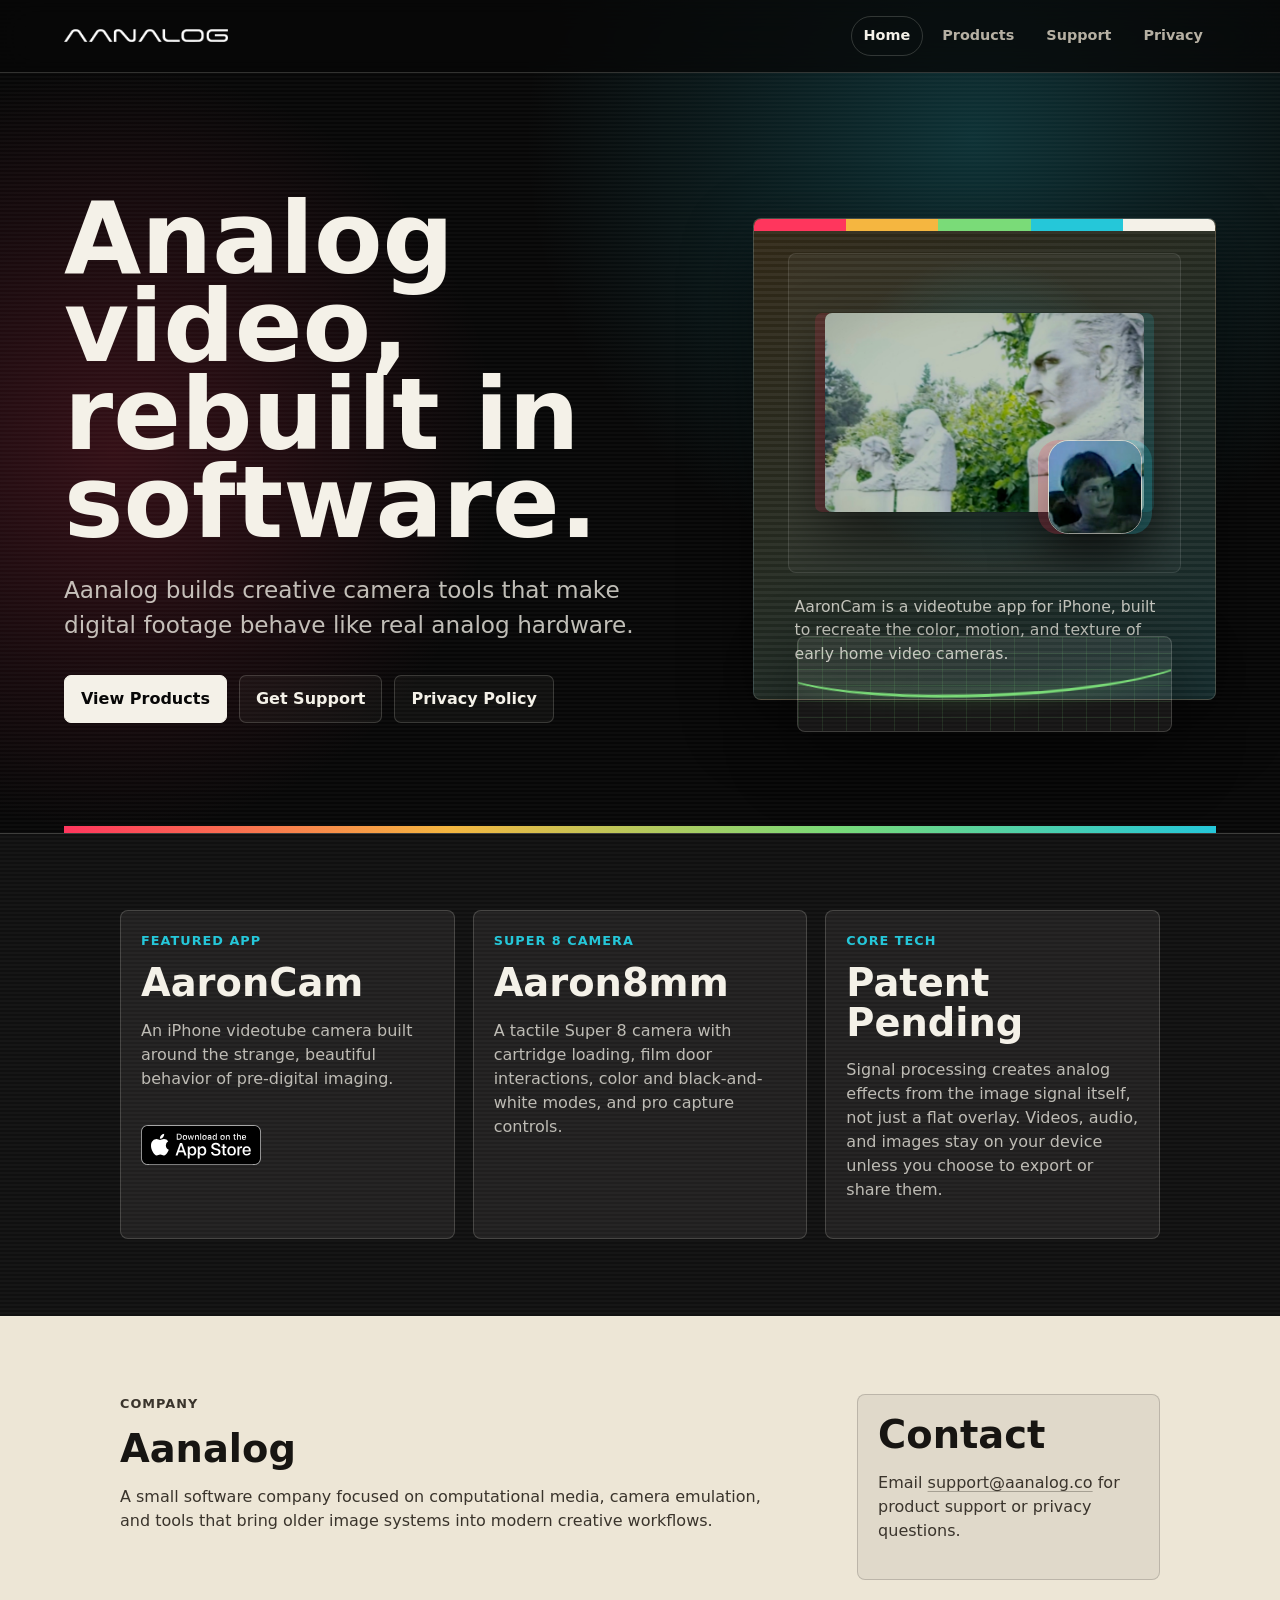
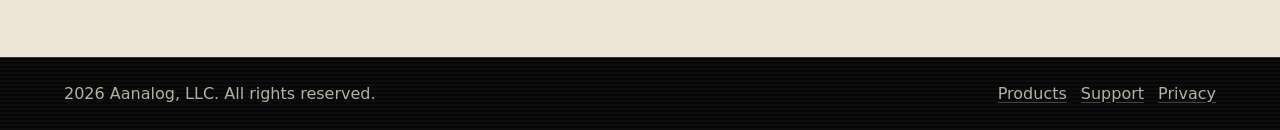
==== commit 96597851: "Link AaronCam to App Store" ====
--- a/index.html
+++ b/index.html
@@ -55,8 +55,11 @@
         <div class="content split">
           <div class="fact">
             <p class="kicker">Featured App</p>
-            <h2>AaronCam</h2>
+            <h2><a class="product-title-link" href="https://apps.apple.com/pl/app/aaroncam/id6790487414">AaronCam</a></h2>
             <p>An iPhone videotube camera built around the strange, beautiful behavior of pre-digital imaging.</p>
+            <a class="store-badge-link" href="https://apps.apple.com/pl/app/aaroncam/id6790487414" aria-label="Download AaronCam on the App Store">
+              <img class="store-badge" src="./assets/download-on-app-store.svg" alt="Download on the App Store">
+            </a>
           </div>
           <div class="fact">
             <p class="kicker">Super 8 Camera</p>
--- a/styles.css
+++ b/styles.css
@@ -58,6 +58,26 @@
   text-decoration-color: currentColor;
 }
 
+.product-title-link {
+  text-decoration: none;
+}
+
+.product-title-link:hover {
+  text-decoration: underline;
+}
+
+.store-badge-link {
+  display: inline-flex;
+  margin-top: 18px;
+}
+
+.store-badge {
+  display: block;
+  height: auto;
+  max-width: 160px;
+  width: 100%;
+}
+
 .site-header {
   align-items: center;
   backdrop-filter: blur(18px);
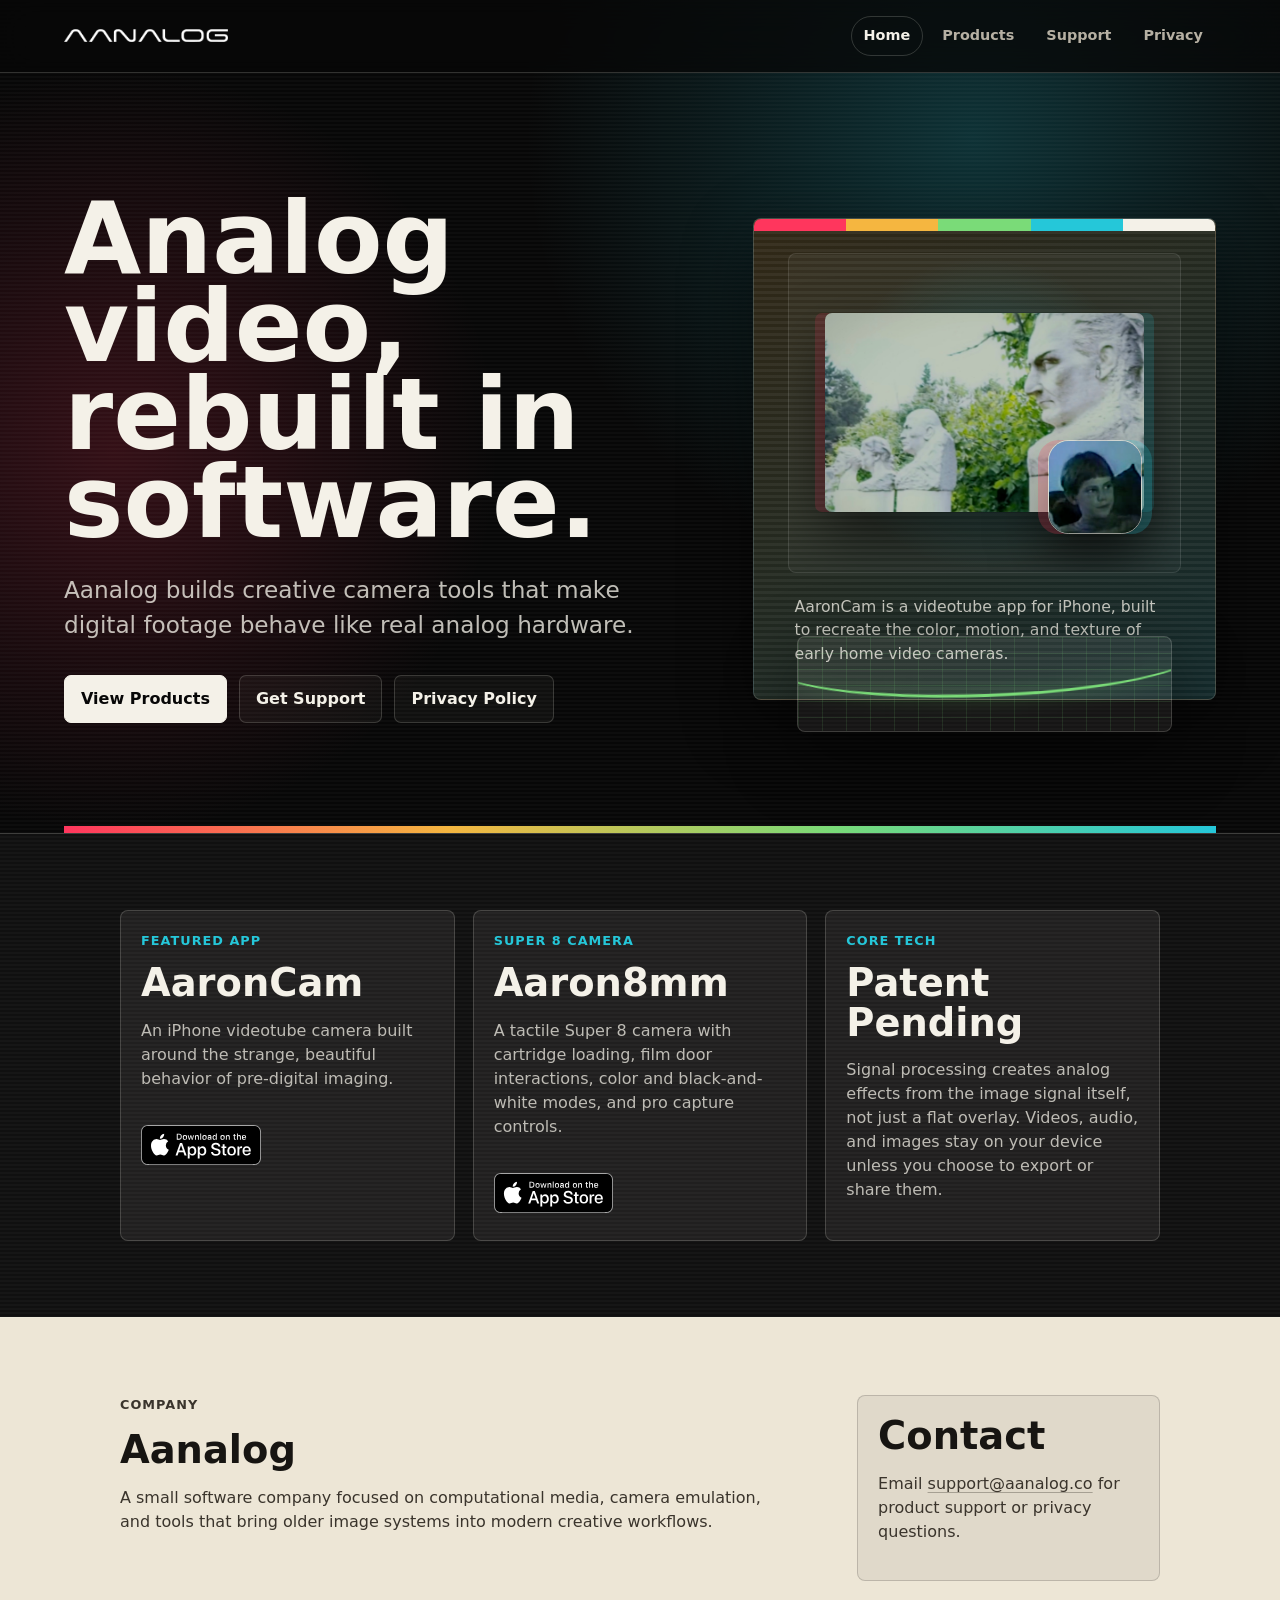
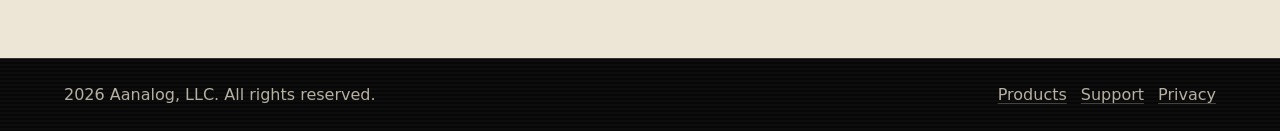
==== commit fd4fee5e: "Add Aaron8mm App Store badge" ====
--- a/index.html
+++ b/index.html
@@ -63,8 +63,11 @@
           </div>
           <div class="fact">
             <p class="kicker">Super 8 Camera</p>
-            <h2>Aaron8mm</h2>
+            <h2><a class="product-title-link" href="https://apps.apple.com/us/app/aaron8mm/id6792340339">Aaron8mm</a></h2>
             <p>A tactile Super 8 camera with cartridge loading, film door interactions, color and black-and-white modes, and pro capture controls.</p>
+            <a class="store-badge-link" href="https://apps.apple.com/us/app/aaron8mm/id6792340339" aria-label="Download Aaron8mm on the App Store">
+              <img class="store-badge" src="./assets/download-on-app-store.svg" alt="Download on the App Store">
+            </a>
           </div>
           <div class="fact">
             <p class="kicker">Core Tech</p>
